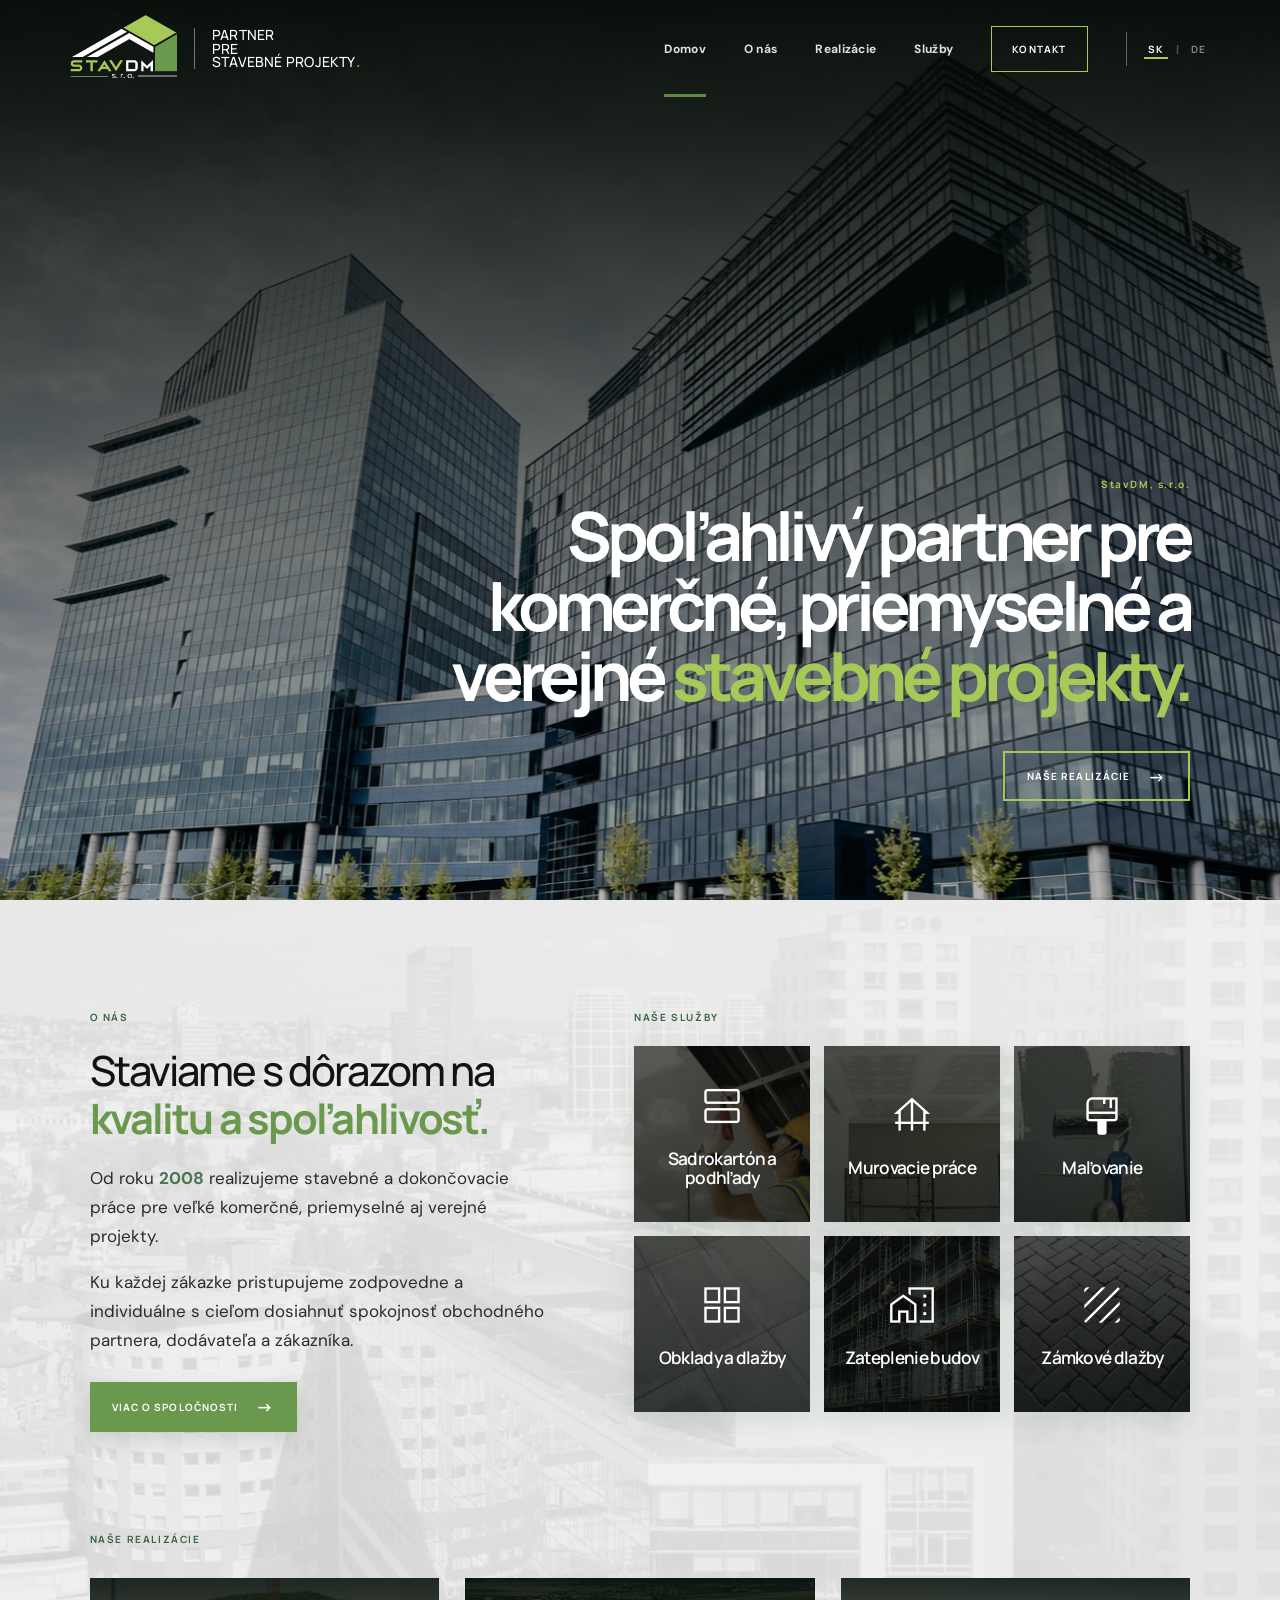
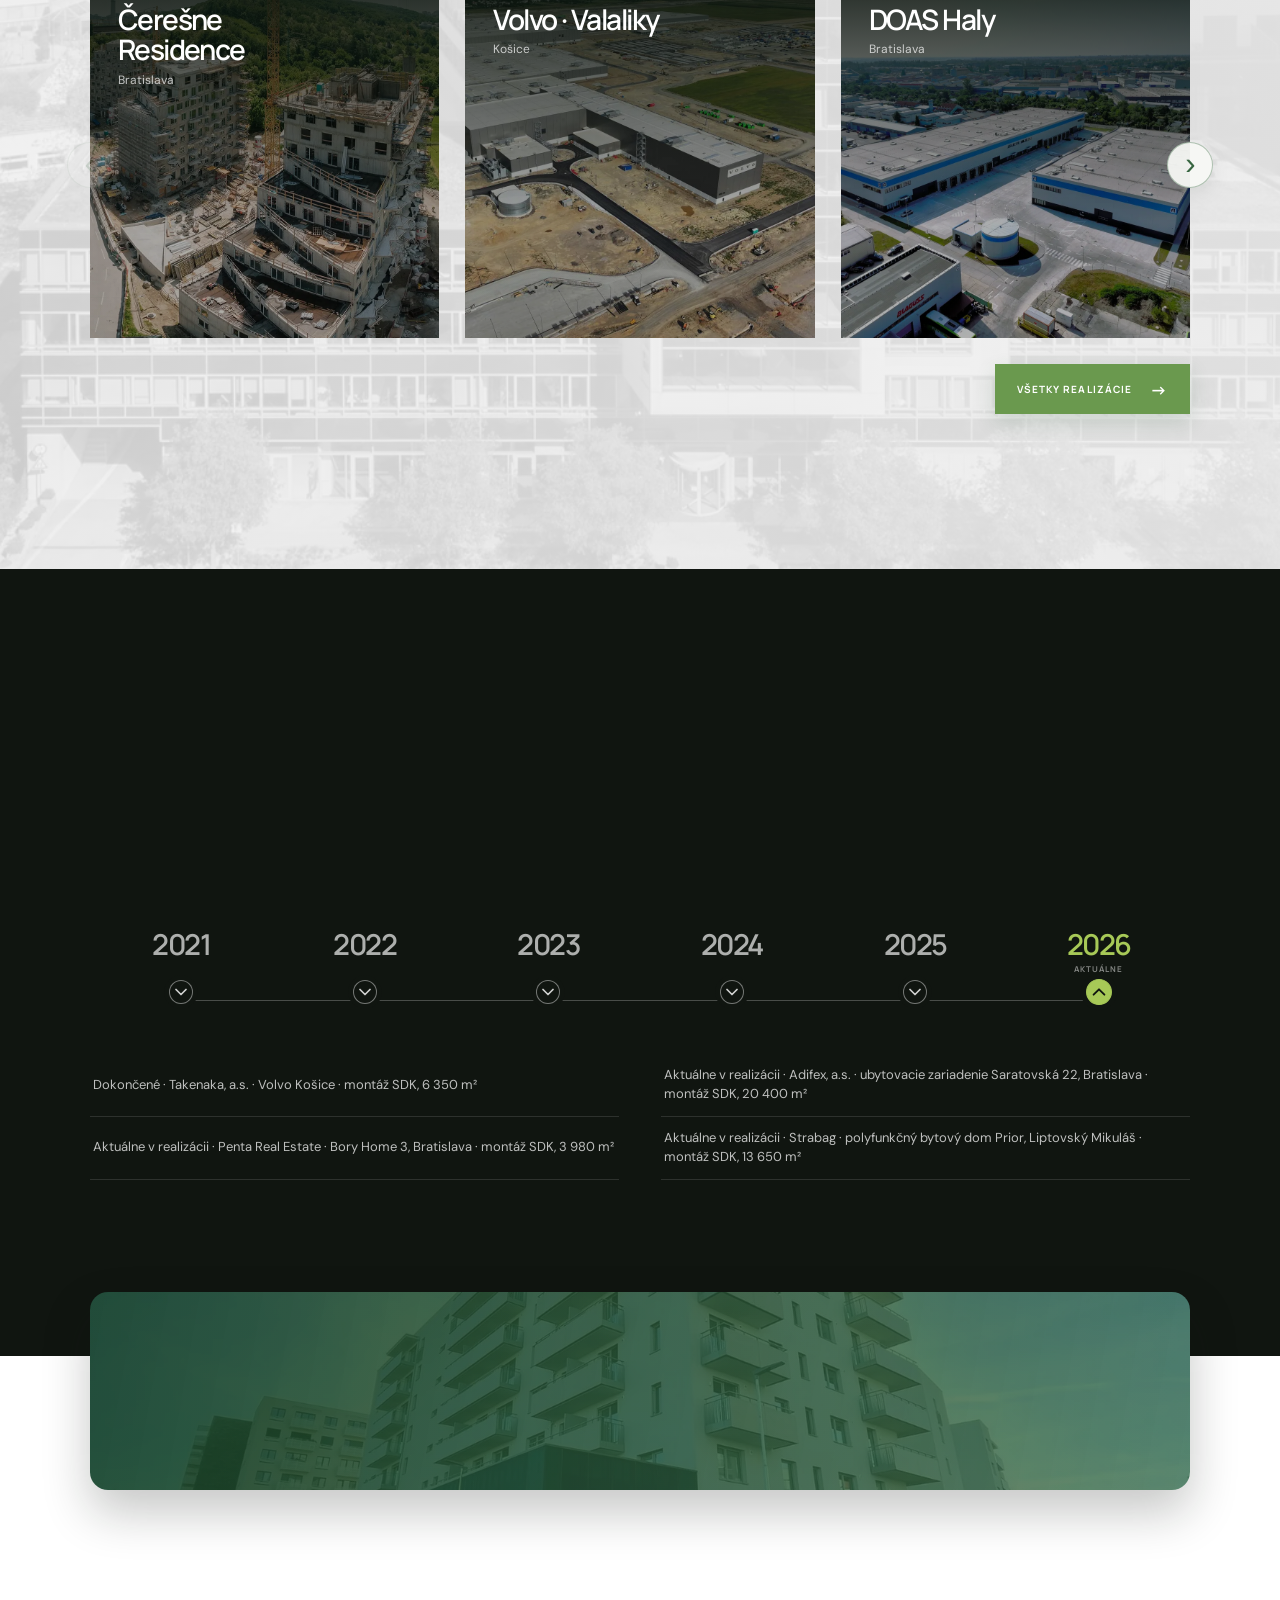
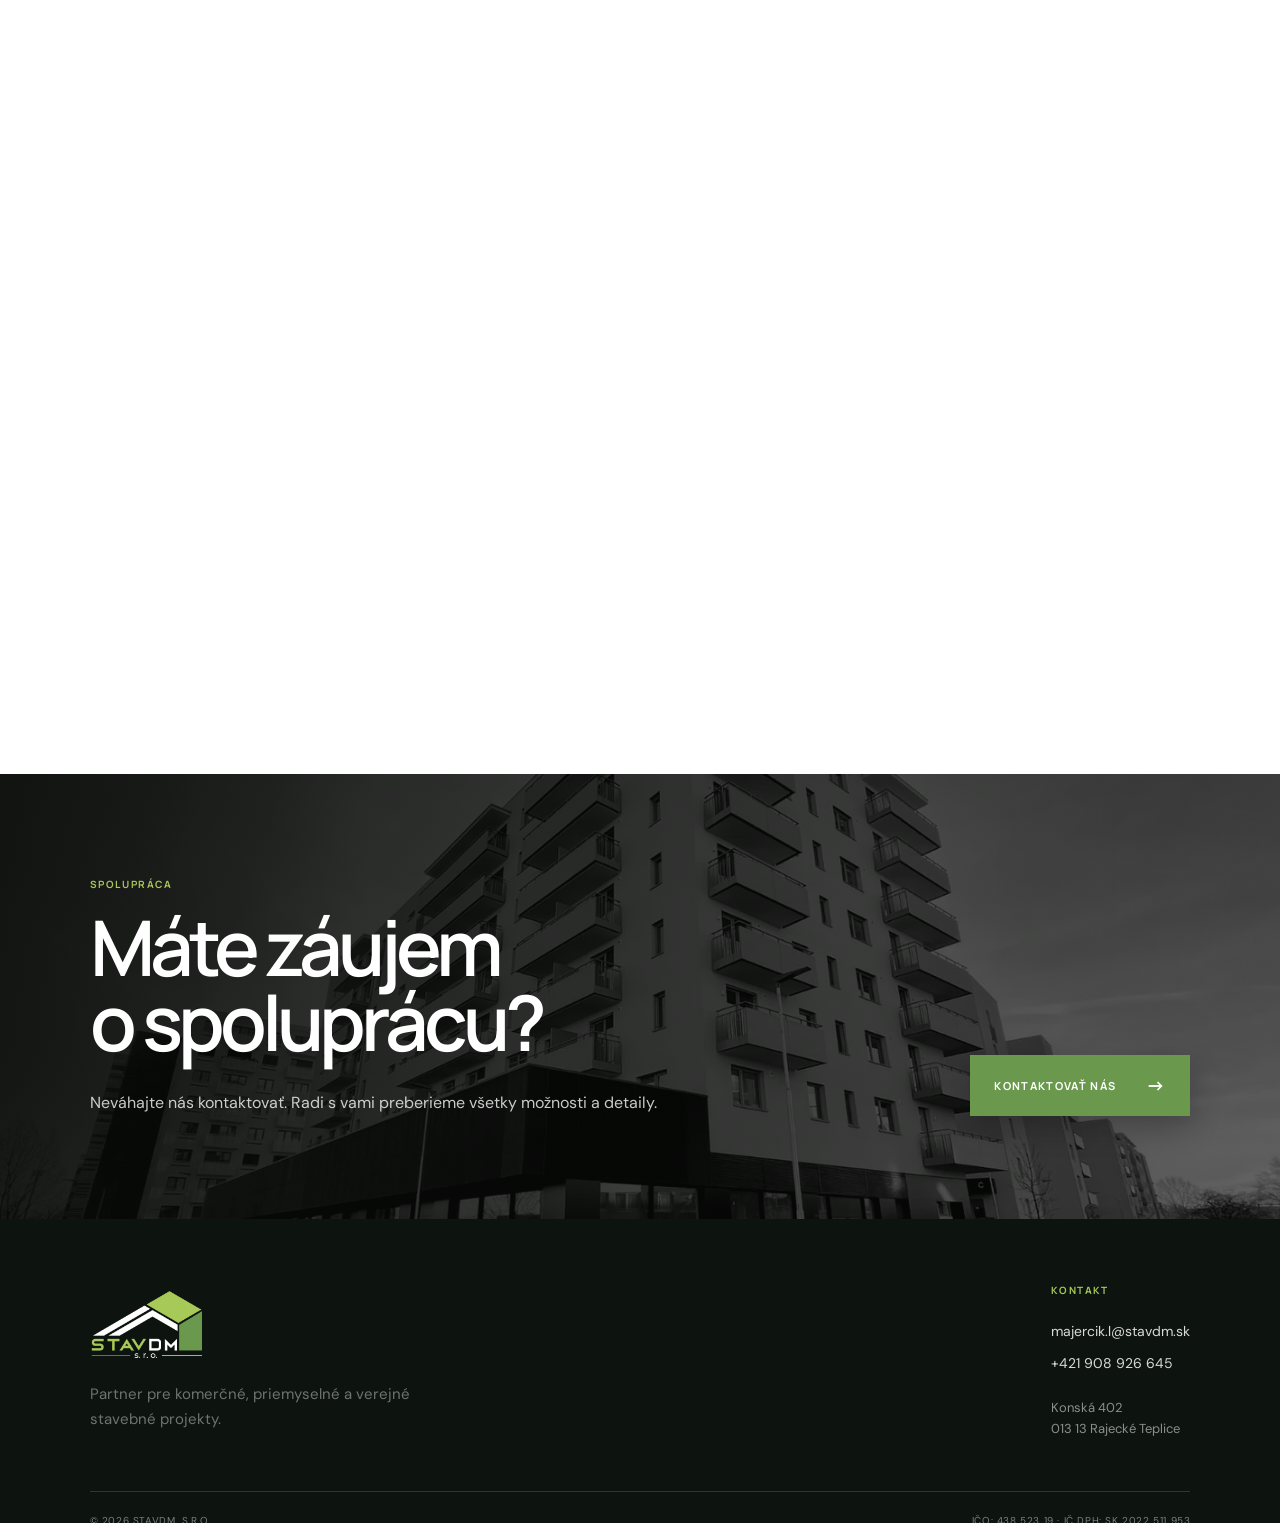
==== index.html @ b0715de5 "Nahratie webu" ====
<!doctype html>
<html lang="sk">
  <head>
    <meta charset="UTF-8" />
    <meta name="viewport" content="width=device-width,initial-scale=1.0" />
    <meta
      name="description"
      content="StavDM – stavebné realizácie na Slovensku a v Čechách."
    />
    <meta name="robots" content="index,follow" />
    <meta name="theme-color" content="#386641" />
    <title>StavDM | Stavebné realizácie</title>
    <script src="js/i18n.js?v=20261020-3"></script>
    <link rel="preconnect" href="https://fonts.googleapis.com" />
    <link rel="preconnect" href="https://fonts.gstatic.com" crossorigin />
    <link
      href="https://fonts.googleapis.com/css2?family=DM+Sans:wght@400;500;600;700&family=Manrope:wght@500;600;700;800&display=swap"
      rel="stylesheet"
    />
    <link
      href="https://fonts.googleapis.com/css2?family=Material+Symbols+Outlined:opsz,wght,FILL,GRAD@48,300,0,0"
      rel="stylesheet"
    />
    <link
      rel="preload"
      as="image"
      href="assets/heroes/home-lakeside-professional.jpg"
      fetchpriority="high"
    />
    <link rel="stylesheet" href="css/style.css" />
    <link rel="stylesheet" href="css/section-wave.css" />
    <link rel="icon" type="image/png" sizes="32x32" href="assets/icons/favicon-32.png" />
    <link rel="icon" type="image/png" sizes="192x192" href="assets/icons/favicon-192.png" />
    <link rel="apple-touch-icon" sizes="180x180" href="assets/icons/apple-touch-icon.png" />
    <link rel="manifest" href="site.webmanifest" />
  </head>
  <body class="home">
    <header class="site-header">
      <a class="brand" href="index.html"
        ><img
          src="assets/brand/stavDM_novelogo_22.png"
          data-light-logo="assets/brand/stavDM_novelogo_22.png"
          data-dark-logo="assets/brand/StavDM_novelogo_1.png"
          alt="StavDM, s.r.o." /></a
      ><button
        class="menu-toggle"
        type="button"
        aria-label="Otvoriť menu"
        aria-expanded="false"
        aria-controls="main-navigation"
      >
        <span></span><span></span><span></span>
      </button>
      <nav class="main-nav" id="main-navigation" aria-label="Hlavná navigácia">
        <a class="active" href="index.html" aria-current="page">Domov</a
        ><a href="o-nas.html">O nás</a><a href="projekty.html">Realizácie</a
        ><a href="sluzby.html">Služby</a
        ><a class="nav-contact" href="kontakt.html">Kontakt</a>
      </nav>
    </header>
    <main>
      <section class="reference-hero">
        <img
          src="assets/heroes/home-lakeside-professional.jpg"
          width="1672"
          height="941"
          fetchpriority="high"
          decoding="async"
          alt="Lakeside Park II"
        />
        <div>
          <p>StavDM, s.r.o.</p>
          <h1>
            Spoľahlivý partner pre komerčné, priemyselné a verejné
            <em>stavebné projekty.</em>
          </h1>
          <a class="hero-cta" href="projekty.html"
            >Naše realizácie <span>→</span></a
          >
        </div>
      </section>
      <section class="green-projects">
        <div class="green-projects-photo" aria-hidden="true"></div>
        <div class="about-overview">
          <div class="green-intro">
            <p class="eyebrow light">O NÁS</p>
            <h2>
              Staviame s dôrazom na
              <span class="green-emphasis">kvalitu a spoľahlivosť.</span>
            </h2>
            <p>
              Od roku <strong class="company-year">2008</strong> realizujeme
              stavebné a dokončovacie práce pre veľké komerčné, priemyselné aj
              verejné projekty.
            </p>
            <p>
              Ku každej zákazke pristupujeme zodpovedne a individuálne s cieľom
              dosiahnuť spokojnosť obchodného partnera, dodávateľa a zákazníka.
            </p>
            <a href="o-nas.html">Viac o spoločnosti <span>→</span></a>
          </div>
          <aside
            class="about-services-block"
            aria-label="Prehľad služieb StavDM"
          >
            <p class="eyebrow light about-services-title">NAŠE SLUŽBY</p>
            <div class="about-services">
              <article>
                <div class="service-card-top">
                  <span
                    class="material-symbols-outlined service-icon"
                    aria-hidden="true"
                    >view_agenda</span
                  >
                </div>
                <h3>Sadrokartón a podhľady</h3>
              </article>
              <article>
                <div class="service-card-top">
                  <span
                    class="material-symbols-outlined service-icon"
                    aria-hidden="true"
                    >foundation</span
                  >
                </div>
                <h3>Murovacie práce</h3>
              </article>
              <article>
                <div class="service-card-top">
                  <span
                    class="material-symbols-outlined service-icon"
                    aria-hidden="true"
                    >format_paint</span
                  >
                </div>
                <h3>Maľovanie</h3>
              </article>
              <article>
                <div class="service-card-top">
                  <span
                    class="material-symbols-outlined service-icon"
                    aria-hidden="true"
                    >grid_view</span
                  >
                </div>
                <h3>Obklady a dlažby</h3>
              </article>
              <article>
                <div class="service-card-top">
                  <span
                    class="material-symbols-outlined service-icon"
                    aria-hidden="true"
                    >home_work</span
                  >
                </div>
                <h3>Zateplenie budov</h3>
              </article>
              <article>
                <div class="service-card-top">
                  <span
                    class="material-symbols-outlined service-icon"
                    aria-hidden="true"
                    >texture</span
                  >
                </div>
                <h3>Zámkové dlažby</h3>
              </article>
            </div>
          </aside>
        </div>
        <div class="home-projects-panel">
          <p class="eyebrow home-projects-title">NAŠE REALIZÁCIE</p>
          <div class="project-slider-shell">
            <div
              class="three-projects"
              id="home-project-slider"
              role="region"
              aria-label="Vybrané realizácie"
              tabindex="0"
            >
              <a
                class="home-project-card"
                href="realizacia.html?projekt=ceresne-residence"
                aria-label="Pozrieť realizáciu Čerešne Residence"
              >
                <img
                  src="assets/optimized/projects/ceresne-residence.webp"
                  alt="Čerešne Residence"
                />
                <div>
                  <h3>Čerešne Residence</h3>
                  <p>Bratislava</p>
                </div>
                <span class="card-arrow">→</span>
              </a>
              <a
                class="home-project-card"
                href="realizacia.html?projekt=volvo-valaliky"
                aria-label="Pozrieť realizáciu Volvo Valaliky"
              >
                <img src="assets/optimized/projects/volvo-valaliky.webp" alt="Volvo Valaliky" />
                <div>
                  <h3>Volvo · Valaliky</h3>
                  <p>Košice</p>
                </div>
                <span class="card-arrow">→</span>
              </a>
              <a
                class="home-project-card"
                href="realizacia.html?projekt=doas-haly"
                aria-label="Pozrieť realizáciu DOAS Haly"
              >
                <img
                  src="assets/optimized/projects/doas-haly.webp"
                  alt="DOAS Haly"
                />
                <div>
                  <h3>DOAS Haly</h3>
                  <p>Bratislava</p>
                </div>
                <span class="card-arrow">→</span>
              </a>
              <a
                class="home-project-card"
                href="realizacia.html?projekt=bbc-1-plus"
                aria-label="Pozrieť realizáciu BBC 1 Plus"
              >
                <img
                  src="assets/optimized/projects/bbc-1-plus.webp"
                  alt="BBC 1 Plus"
                  loading="lazy"
                />
                <div>
                  <h3>BBC 1 Plus</h3>
                  <p>Bratislava</p>
                </div>
                <span class="card-arrow">→</span>
              </a>
              <a
                class="home-project-card"
                href="realizacia.html?projekt=rodinny-dom-rosina"
                aria-label="Pozrieť realizáciu Rodinný dom Rosina"
              >
                <img
                  src="assets/optimized/projects/rodinny-dom-rosina.webp"
                  alt="Rodinný dom Rosina"
                  loading="lazy"
                />
                <div>
                  <h3>Rodinný dom · Rosina</h3>
                  <p>Rosina pri Žiline</p>
                </div>
                <span class="card-arrow">→</span>
              </a>
              <a
                class="home-project-card"
                href="realizacia.html?projekt=tatranska-lomnica"
                aria-label="Pozrieť realizáciu Železničná stanica Tatranská Lomnica"
              >
                <img
                  src="assets/optimized/projects/tatranska-lomnica.webp"
                  alt="Železničná stanica Tatranská Lomnica"
                  loading="lazy"
                />
                <div>
                  <h3>Železničná stanica</h3>
                  <p>Tatranská Lomnica</p>
                </div>
                <span class="card-arrow">→</span>
              </a>
            </div>
            <div class="project-slider-controls" aria-label="Ovládanie slidera">
              <button
                class="project-slider-button project-slider-prev"
                type="button"
                aria-label="Predchádzajúce realizácie"
              >
                ‹
              </button>
              <button
                class="project-slider-button project-slider-next"
                type="button"
                aria-label="Ďalšie realizácie"
              >
                ›
              </button>
            </div>
          </div>
          <div class="project-slider-footer">
            <a class="all-projects" href="projekty.html"
              >Všetky realizácie <span>→</span></a
            >
          </div>
        </div>
      </section>
      <section
        class="project-overview geometric-divider"
        aria-labelledby="home-project-overview-title"
      >
        <header class="project-section-heading project-section-heading-dark">
          <div>
            <p class="eyebrow light">PREHĽAD REALIZÁCIÍ</p>
            <h2 id="home-project-overview-title">
              Realizácie stavieb<br /><span class="heading-accent"
                >v poslednom období.</span
              >
            </h2>
          </div>
        </header>

        <div class="year-grid" data-project-history></div>
        <noscript>
          <p>Kompletný prehľad realizácií je dostupný po povolení JavaScriptu.</p>
        </noscript>
      </section>
      <section class="company-stats" aria-label="StavDM v číslach">
        <article>
          <strong class="company-stat-value" data-count="2008">2008</strong>
          <span>rok založenia</span>
        </article>
        <article>
          <strong class="company-stat-value" data-count="18">18</strong>
          <span>rokov skúseností</span>
        </article>
        <article>
          <strong class="company-stat-value" data-count="100000" data-suffix="+"
            >100 000+</strong
          >
          <span>m² doloženého rozsahu prác</span>
        </article>
      </section>
      <section class="map-realizations">
        <div class="map-heading">
          <p class="eyebrow">MAPA REALIZÁCIÍ</p>
          <h2>
            Projekty realizované na<br /><span class="heading-accent"
              >Slovensku a v Čechách</span
            >
          </h2>
        </div>
        <div class="map-scroll">
          <div class="real-map photo-map">
            <img
              class="map-base"
              src="assets/optimized/mapa.webp"
              alt="Mapa realizácií StavDM v Česku a na Slovensku"
            />
            <div class="map-location-list" aria-label="Lokality realizácií">
            <button
              class="photo-pin pin-odolena"
              type="button"
              aria-label="Odolená Voda"
            >
              <img
                src="assets/optimized/map-thumbs/odolena-voda.webp"
                alt=""
              /><span><b>Odolená Voda</b>Dokončenie rodinného domu</span>
            </button>
            <button
              class="photo-pin pin-kralupy"
              type="button"
              aria-label="Kralupy nad Vltavou"
            >
              <img
                src="assets/optimized/map-thumbs/kralupy.webp"
                alt=""
              /><span><b>Kralupy nad Vltavou</b>Rekonštrukcia domu</span>
            </button>
            <button
              class="photo-pin pin-prerov"
              type="button"
              aria-label="Přerov"
            >
              <img
                src="assets/optimized/map-thumbs/prerov.webp"
                alt=""
              /><span><b>Přerov</b>Rekonštrukcia bytu</span>
            </button>
            <button
              class="photo-pin pin-bratislava"
              type="button"
              aria-label="Bratislava"
            >
              <img
                src="assets/optimized/map-thumbs/bratislava.webp"
                alt=""
              /><span
                ><b>Bratislava</b>Galvani Home · Lakeside Park II · Nová
                Cvernovka · DOAS Haly · OC Korzo · Čerešne · BBC1+ · Saratovská
                22 · Bory Home 3</span
              >
            </button>
            <button
              class="photo-pin pin-casta"
              type="button"
              aria-label="Častá"
            >
              <img
                src="assets/optimized/map-thumbs/casta.webp"
                alt=""
              /><span><b>Častá</b>ZŠ Častá</span>
            </button>
            <button
              class="photo-pin pin-samorin"
              type="button"
              aria-label="Šamorín"
            >
              <img
                src="assets/optimized/map-thumbs/samorin.webp"
                alt=""
              /><span><b>Šamorín</b>MEVIS Haly BA</span>
            </button>
            <button
              class="photo-pin pin-bernolakovo"
              type="button"
              aria-label="Bernolákovo"
            >
              <img
                src="assets/optimized/map-thumbs/bernolakovo.webp"
                alt=""
              /><span><b>Bernolákovo</b>Hala Goldbeck Slovensko</span>
            </button>
            <button
              class="photo-pin pin-rajecke"
              type="button"
              aria-label="Rajecké Teplice"
            >
              <img
                src="assets/optimized/map-thumbs/rajecke-teplice.webp"
                alt=""
              /><span><b>Rajecké Teplice</b>Rekonštrukcia rodinného domu</span>
            </button>
            <button
              class="photo-pin pin-zilina"
              type="button"
              aria-label="Žilina"
            >
              <img
                src="assets/optimized/map-thumbs/zilina.webp"
                alt=""
              /><span
                ><b>Žilina</b>Nebbia · murovanie priečok · zateplenie DB</span
              >
            </button>
            <button
              class="photo-pin pin-rosina"
              type="button"
              aria-label="Rosina"
            >
              <img
                src="assets/optimized/map-thumbs/rosina.webp"
                alt=""
              /><span><b>Rosina</b>Rodinný dom Rosina</span>
            </button>
            <button
              class="photo-pin pin-liptov"
              type="button"
              aria-label="Liptovský Mikuláš"
            >
              <img
                src="assets/optimized/map-thumbs/liptovsky-mikulas.webp"
                alt=""
              /><span
                ><b>Liptovský Mikuláš</b>Polyfunkčný bytový dom Prior</span
              >
            </button>
            <button
              class="photo-pin pin-tatry"
              type="button"
              aria-label="Tatranská Lomnica"
            >
              <img
                src="assets/optimized/map-thumbs/tatranska-lomnica.webp"
                alt=""
              /><span><b>Tatranská Lomnica</b>Rekonštrukcia fasády</span>
            </button>
            <button
              class="photo-pin pin-kosice"
              type="button"
              aria-label="Košice"
            >
              <img src="assets/optimized/map-thumbs/kosice.webp" alt="" /><span
                ><b>Košice</b>Volvo Košice · Hala 140 a 170</span
              >
            </button>
            </div>
          </div>
        </div>
      </section>
      <section class="site-contact-cta">
        <div>
          <p class="eyebrow">SPOLUPRÁCA</p>
          <h2>Máte záujem<br />o spoluprácu?</h2>
          <p>
            Neváhajte nás kontaktovať. Radi s vami preberieme všetky možnosti a
            detaily.
          </p>
        </div>
        <a href="kontakt.html">Kontaktovať nás <span>→</span></a>
      </section>
    </main>
    <footer class="site-footer">
      <div class="site-footer-main">
        <div class="site-footer-brand">
          <a href="index.html"
            ><img src="assets/brand/stavDM_novelogo_22.png" alt="StavDM, s.r.o."
          /></a>
          <p>Partner pre komerčné, priemyselné a verejné stavebné projekty.</p>
        </div>
        <div class="site-footer-contact">
          <p>Kontakt</p>
          <a href="mailto:majercik.l@stavdm.sk">majercik.l@stavdm.sk</a>
          <a href="tel:+421908926645">+421 908 926 645</a>
          <address>Konská 402<br />013 13 Rajecké Teplice</address>
        </div>
      </div>
      <div class="site-footer-bottom">
        <small>© <span id="year"></span> StavDM, s.r.o.</small>
        <span>IČO: 438 523 19 · IČ DPH: SK 2022 511 953</span>
      </div>
    </footer>
    <script src="js/projects-history.js?v=20261019-2"></script>
    <script src="js/script.js?v=20261020-17"></script>
  </body>
</html>
---- css/style.css ----
:root{--lime:#a7c957;--green:#6a994e;--forest:#386641;--ink:#101510;--soft:#f3f5ef;--line:#d8ded4}*{box-sizing:border-box}html{scroll-behavior:smooth}body{margin:0;background:#fff;color:var(--ink);font-family:"DM Sans",Arial,sans-serif}a{color:inherit;text-decoration:none}h1,h2,h3,p{margin-top:0}h1,h2,h3{font-family:"Manrope",Arial,sans-serif}.site-header{height:98px;padding:0 clamp(24px,5.4vw,96px);display:flex;align-items:center;justify-content:space-between;border-bottom:1px solid #e7eae5;background:#fff;position:relative;z-index:5}.brand img{width:155px;display:block}.main-nav{height:100%;display:flex;align-items:center;gap:38px;font-size:12px;font-weight:700;letter-spacing:.025em}.main-nav>a:not(.nav-contact){height:100%;display:flex;align-items:center;position:relative;opacity:.65}.main-nav>a.active:not(.nav-contact),.main-nav>a:hover:not(.nav-contact){opacity:1}.main-nav>a.active:not(.nav-contact):after{content:"";height:3px;background:var(--green);position:absolute;bottom:0;left:0;right:0}.nav-contact,.button{background:var(--forest);color:#fff;padding:15px 20px;text-transform:uppercase;font:700 10px "Manrope";letter-spacing:.12em;border:0;cursor:pointer}.nav-contact b{font-size:16px;margin-left:8px}.menu-toggle{display:none}.hero{height:calc(100vh - 98px);min-height:610px;position:relative;background:var(--ink);padding:clamp(28px,4.5vw,72px);display:flex;align-items:end;overflow:hidden}.hero-image{position:absolute;inset:0;background:url("../assets/optimized/projects/lakeside-park-ii.webp") center/cover;filter:saturate(.74) contrast(1.06)}.hero-shade{position:absolute;inset:0;background:linear-gradient(90deg,rgba(7,13,8,.6),rgba(7,13,8,.03) 70%),linear-gradient(0deg,rgba(7,13,8,.25),transparent)}.hero-content{position:relative;background:#fff;width:min(700px,100%);padding:clamp(30px,4vw,63px);margin-bottom:clamp(0px,4vh,34px)}.eyebrow,.section-label{font:700 10px "Manrope";letter-spacing:.16em;text-transform:uppercase;color:var(--forest);margin:0 0 22px}.light{color:var(--lime)!important}h1{font-size:clamp(48px,5.8vw,87px);line-height:1;letter-spacing:-.075em;margin:0 0 22px}em{font-style:normal;color:var(--green)}.hero-content>p:not(.eyebrow),.page-title>p:last-child{font-size:16px;line-height:1.6;max-width:500px;margin-bottom:29px}.button{display:inline-flex;align-items:center;gap:22px;transition:background .2s,transform .2s}.button:hover{background:#203e28;transform:translateY(-2px)}.button-light{background:var(--forest);color:#fff}.button span{font-size:17px}.section{padding:clamp(80px,10vw,150px) clamp(24px,9vw,150px)}.landing-intro{display:grid;grid-template-columns:1fr 1.65fr;gap:7vw;align-items:start;background:#fff;border-bottom:1px solid var(--line)}.landing-intro h2,.cta-band h2{font-size:clamp(36px,4.2vw,62px);line-height:1.08;letter-spacing:-.065em;max-width:710px;margin-bottom:24px}.landing-intro p{font-size:18px;line-height:1.6;max-width:560px;color:#4c564d}.text-link{font:700 11px "Manrope";letter-spacing:.11em;text-transform:uppercase;display:inline-flex;gap:12px;align-items:center;margin-top:14px;border-bottom:1px solid var(--green);padding-bottom:6px}.text-link span{font-size:17px}.landing-links{padding:0 clamp(24px,5.4vw,96px) 90px;display:grid;grid-template-columns:1.4fr 1fr 1fr;gap:14px;background:#fff}.landing-tile{min-height:410px;padding:31px;display:block;position:relative;overflow:hidden;color:#fff;background:var(--forest)}.landing-tile:before{content:"";position:absolute;inset:0;background:center/cover;opacity:.48;transition:transform .5s}.landing-tile:hover:before{transform:scale(1.06)}.tile-projects:before{background-image:url("../assets/optimized/projects/volvo-valaliky.webp")}.tile-services{background:#6a994e}.tile-services:before{background-image:url("../assets/optimized/projects/doas-haly.webp")}.tile-contact{background:var(--ink)}.landing-tile:after{content:"";position:absolute;inset:0;background:linear-gradient(0deg,rgba(6,14,8,.74),rgba(6,14,8,.08))}.landing-tile span,.landing-tile h2,.landing-tile b{position:relative;z-index:1}.landing-tile span{font:700 10px "Manrope";letter-spacing:.14em;color:var(--lime)}.landing-tile h2{font-size:clamp(31px,3vw,48px);line-height:1;letter-spacing:-.07em;position:absolute;left:31px;bottom:28px;margin:0}.landing-tile b{position:absolute;right:30px;bottom:26px;border:1px solid rgba(255,255,255,.7);border-radius:50%;height:37px;width:37px;text-align:center;font:400 21px/34px Arial}.statement{background:var(--soft);padding:clamp(85px,12vw,155px) max(24px,16vw)}.statement p{font:600 clamp(28px,3.35vw,52px)/1.25 "Manrope";letter-spacing:-.06em;margin:0}.page-title{padding:clamp(75px,10vw,140px) clamp(24px,10vw,165px);background:var(--soft);border-bottom:10px solid var(--lime)}.page-title.dark{background:var(--ink);color:#fff;border-color:var(--green)}.page-title.dark h1 em{color:var(--lime)}.projects{background:#fff}.project-grid{display:grid;grid-template-columns:repeat(2,1fr);gap:18px}.project{min-height:440px;position:relative;overflow:hidden;background:var(--ink)}.project-large{grid-column:span 2;min-height:590px}.project img{position:absolute;inset:0;width:100%;height:100%;object-fit:cover;transition:transform .7s}.project:hover img{transform:scale(1.04)}.project:after{content:"";position:absolute;inset:0;background:linear-gradient(0deg,rgba(6,13,7,.9),transparent 58%)}.project>div{color:#fff;position:absolute;z-index:1;left:32px;bottom:29px}.project p{font:700 10px "Manrope";letter-spacing:.14em;color:var(--lime);margin-bottom:8px}.project h3{font-size:clamp(26px,3vw,43px);letter-spacing:-.06em;margin:0}.project-history{display:grid;grid-template-columns:1fr 1.5fr;gap:7vw;margin-top:90px;padding-top:36px;border-top:2px solid var(--ink)}.project-history h3{font-size:28px;line-height:1.15;letter-spacing:-.05em;margin:0}.project-history ul{list-style:none;padding:0;margin:0}.project-history li{display:grid;grid-template-columns:78px 1fr;gap:12px;padding:14px 0;border-bottom:1px solid var(--line);font-size:14px}.project-history b{font:700 11px "Manrope";letter-spacing:.1em;color:var(--green)}.services{background:#fff;padding-top:50px}.service-list{display:grid;grid-template-columns:repeat(3,1fr);border-top:2px solid var(--ink);border-left:1px solid var(--line)}.service-list article{min-height:280px;padding:28px;border-right:1px solid var(--line);border-bottom:1px solid var(--line)}.service-list span{font:700 10px "Manrope";letter-spacing:.1em;color:var(--green)}.service-list h3{font-size:27px;line-height:1.13;letter-spacing:-.055em;margin:48px 0 11px}.service-list p{font-size:14px;line-height:1.55;color:#5b665d;max-width:230px}.cta-band{background:var(--lime);padding:80px clamp(24px,9vw,150px);display:flex;justify-content:space-between;align-items:end;gap:30px}.cta-band h2{margin:0}.button-green{background:var(--ink);white-space:nowrap}.contact-page{display:grid;grid-template-columns:1.15fr .85fr;gap:8vw;background:#fff}.contact-form-wrap h2{font-size:43px;letter-spacing:-.06em}.contact-form-wrap form{max-width:600px}.contact-form-wrap label{display:block;font:700 10px "Manrope";letter-spacing:.12em;text-transform:uppercase;color:#657065;margin:22px 0}.contact-form-wrap input,.contact-form-wrap textarea{display:block;width:100%;border:0;border-bottom:2px solid var(--line);padding:12px 0 10px;background:transparent;color:var(--ink);font:16px "DM Sans";outline:0;resize:vertical}.contact-form-wrap input:focus,.contact-form-wrap textarea:focus{border-color:var(--green)}.contact-form-wrap button{margin-top:14px}.form-note{font-size:13px;color:var(--forest);margin-top:15px}.contacts{background:var(--soft);padding:clamp(27px,4vw,58px)}.contacts article{padding:0 0 22px;margin-bottom:22px;border-bottom:1px solid var(--line)}.contacts h3{font-size:20px;letter-spacing:-.04em;margin-bottom:3px}.contacts p{font-size:13px;color:#647065;margin-bottom:15px}.contacts a{display:block;font-size:13px;line-height:1.75;font-weight:600}.contacts a:hover{color:var(--green)}.company-info{padding-top:9px;display:flex;flex-direction:column;gap:13px;font:700 10px "Manrope";letter-spacing:.08em;color:#657065}footer{padding:58px clamp(24px,5.4vw,96px) 27px;background:var(--ink);color:#fff;display:grid;grid-template-columns:1.7fr 1.7fr 1fr;gap:24px;align-items:start}footer img{width:155px}footer p{margin:9px 0 0;font-size:13px;opacity:.65}footer>a{text-align:right;font:700 10px "Manrope";letter-spacing:.12em;text-transform:uppercase}footer small{grid-column:1/-1;border-top:1px solid rgba(255,255,255,.18);padding-top:20px;margin-top:24px;font-size:11px;color:#91a08e}@media(max-width:760px){.site-header{height:74px;padding:0 20px}.brand img{width:126px}.menu-toggle{width:44px;height:44px;padding:0;border:0;background:transparent;display:flex;flex-direction:column;justify-content:center;align-items:flex-end;gap:5px}.menu-toggle span{width:24px;height:2px;background:var(--ink)}.main-nav{display:none;position:absolute;left:0;right:0;top:74px;height:auto;padding:22px 20px;background:#fff;box-shadow:0 12px 18px rgba(0,0,0,.1);flex-direction:column;align-items:stretch;gap:19px}.main-nav.open{display:flex}.main-nav>a:not(.nav-contact){height:auto}.main-nav>a.active:not(.nav-contact):after{display:none}.nav-contact{text-align:center}.hero{height:calc(100vh - 74px);min-height:560px;padding:18px;align-items:end}.hero-content{padding:28px;margin:0}.hero-content>p:not(.eyebrow),.page-title>p:last-child{font-size:15px}.section,.page-title{padding:70px 22px}.landing-intro{grid-template-columns:1fr;gap:23px}.landing-intro p{font-size:16px}.landing-links{padding:0 22px 60px;grid-template-columns:1fr;gap:12px}.landing-tile{min-height:245px}.statement{padding:82px 31px}.project-grid{grid-template-columns:1fr;gap:12px}.project,.project-large{grid-column:auto;min-height:340px}.project>div{left:21px;bottom:20px}.project h3{font-size:30px}.project-history{grid-template-columns:1fr;gap:25px;margin-top:55px}.service-list{grid-template-columns:1fr}.service-list article{min-height:auto;padding:26px}.service-list h3{margin:26px 0 8px}.cta-band{display:block;padding:65px 22px}.cta-band h2{margin-bottom:28px}.contact-page{grid-template-columns:1fr;gap:42px}.contact-form-wrap h2{font-size:37px}.contacts{padding:30px}footer{grid-template-columns:1fr;gap:6px}footer>a{text-align:left;margin-top:16px}footer small{margin-top:25px}}
---- css/section-wave.css ----
.home .site-header {
  position: sticky;
  top: 0;
  z-index: 100;
  box-shadow: 0 8px 24px rgba(16, 21, 16, .08);
}

.green-projects-photo {
  position: absolute;
  z-index: 0;
  inset: 0;
  background:
    linear-gradient(112deg, rgba(239, 241, 238, .94), rgba(239, 241, 238, .84)),
    url("../assets/optimized/projects/bbc-1-plus.webp") center / cover;
  filter: grayscale(1);
  transform: scaleX(-1);
}

.home .about-services > article {
  border-radius: 0;
}

.company-stats {
  position: relative;
  z-index: 3;
  display: grid;
  grid-template-columns: repeat(3, minmax(0, 1fr));
  align-items: center;
  width: calc(100% - 14vw);
  max-width: 1490px;
  min-height: clamp(138px, 10vw, 172px);
  margin: clamp(-86px, -5vw, -58px) auto;
  padding: 0 clamp(26px, 4vw, 64px);
  border: 0;
  border-radius: 18px;
  background:
    linear-gradient(100deg, rgba(26, 65, 37, .9), rgba(56, 102, 65, .76)),
    url("../assets/optimized/projects/galvani-home.webp") center 56% / cover no-repeat;
  color: #fff;
  box-shadow: 0 22px 48px rgba(16, 21, 16, .24);
}

.company-stats article {
  min-width: 0;
  margin: clamp(20px, 2.5vw, 32px) 0;
  padding: clamp(8px, 1.3vw, 18px) clamp(18px, 2vw, 30px);
  border-left: 1px solid rgba(255, 255, 255, .28);
  text-align: center;
}

.company-stats article:first-child { border-left: 0; }

.company-stat-value {
  display: block;
  color: #fff;
  font: 600 clamp(40px, 5vw, 72px)/.9 "Manrope", Arial, sans-serif;
  letter-spacing: -.075em;
  font-variant-numeric: tabular-nums;
}

.company-stats article span {
  display: block;
  max-width: 150px;
  margin: 14px auto 0;
  color: rgba(255, 255, 255, .72);
  font: 600 10px/1.45 "Manrope", Arial, sans-serif;
  letter-spacing: .1em;
  text-transform: uppercase;
}

.home .map-heading .heading-accent {
  color: var(--green);
}

/* Samostatný tmavý blok dáva portfóliu vlastnú vizuálnu váhu. */
.home-projects-panel {
  width: 100vw;
  margin: 0 calc(50% - 50vw);
  padding: clamp(28px, 3vw, 44px) max(28px, 7vw) clamp(32px, 3.5vw, 50px);
  background: transparent;
  color: #fff;
}

.home-projects-panel .home-projects-title {
  margin: 0 0 12px;
  color: #386641 !important;
  text-shadow: none;
}

.home-projects-panel .home-project-card {
  height: clamp(230px, 18vw, 285px);
  border-radius: 0;
}

/* Názov realizácie a lokalita sú ukotvené hore na fotografii. */
.home-projects-panel .home-project-card::after {
  background: linear-gradient(
    180deg,
    rgba(6, 15, 8, .84) 0%,
    rgba(6, 15, 8, .38) 34%,
    rgba(6, 15, 8, .02) 68%
  );
}

.home-projects-panel .home-project-card:hover::after,
.home-projects-panel .home-project-card:focus-visible::after {
  background: linear-gradient(
    180deg,
    rgba(32, 75, 43, .92) 0%,
    rgba(32, 75, 43, .4) 38%,
    rgba(6, 15, 8, .03) 72%
  );
}

.home-projects-panel .home-project-card > div {
  top: clamp(22px, 2vw, 30px);
  bottom: auto;
}

.home-projects-panel .project-slider-footer { margin-top: 2px; }

.home-projects-panel .all-projects {
  color: #386641;
  border-bottom-color: #386641;
}

.home .nav-contact,
.home .button {
  border-radius: 0;
}

.home .main-nav .nav-contact {
  height: auto;
  padding: 15px 20px;
  display: inline-flex;
  align-items: center;
  background: #6a994e;
  color: #fff;
  box-shadow: none;
  font: 700 10px "Manrope", Arial, sans-serif;
  letter-spacing: .12em;
  text-transform: uppercase;
}

.home .main-nav .nav-contact:hover,
.home .main-nav .nav-contact:focus-visible {
  background: #a7c957;
  color: #101510;
  box-shadow: 0 7px 16px rgba(56, 102, 65, .2);
  transform: translateY(-2px);
  outline: none;
}

.home .reference-hero a,
.home .green-intro > a,
.home .all-projects {
  display: inline-flex !important;
  align-items: center;
  width: fit-content;
  padding: 12px 16px;
  border-radius: 0;
}

.home .reference-hero .hero-cta {
  border: 2px solid #a7c957 !important;
  background: transparent !important;
  box-shadow: none !important;
  backdrop-filter: none;
}

.home .green-intro > a,
.home .all-projects {
  border: 1px solid #386641 !important;
  background: rgba(247, 248, 245, .72);
}

.home .reference-hero a:hover,
.home .reference-hero a:focus-visible {
  background: #fff;
  color: #386641;
  outline: none;
}

.home .reference-hero .hero-cta:hover,
.home .reference-hero .hero-cta:focus-visible {
  border-color: #a7c957 !important;
  background: #a7c957 !important;
  color: #101510 !important;
}

.home .green-intro > a:hover,
.home .green-intro > a:focus-visible,
.home .all-projects:hover,
.home .all-projects:focus-visible {
  background: #386641;
  color: #fff !important;
  outline: none;
}

@media (max-width: 700px) {
  .company-stats {
    width: calc(100% - 44px);
    min-height: 0;
    margin: -30px auto 48px;
    padding: 0 22px;
    grid-template-columns: 1fr;
  }
  .company-stats article { margin: 0; padding: 23px 0; border-left: 0; border-top: 1px solid rgba(255, 255, 255, .28); }
  .company-stats article:first-child { border-top: 0; }
  .company-stat-value { font-size: 48px; }
}
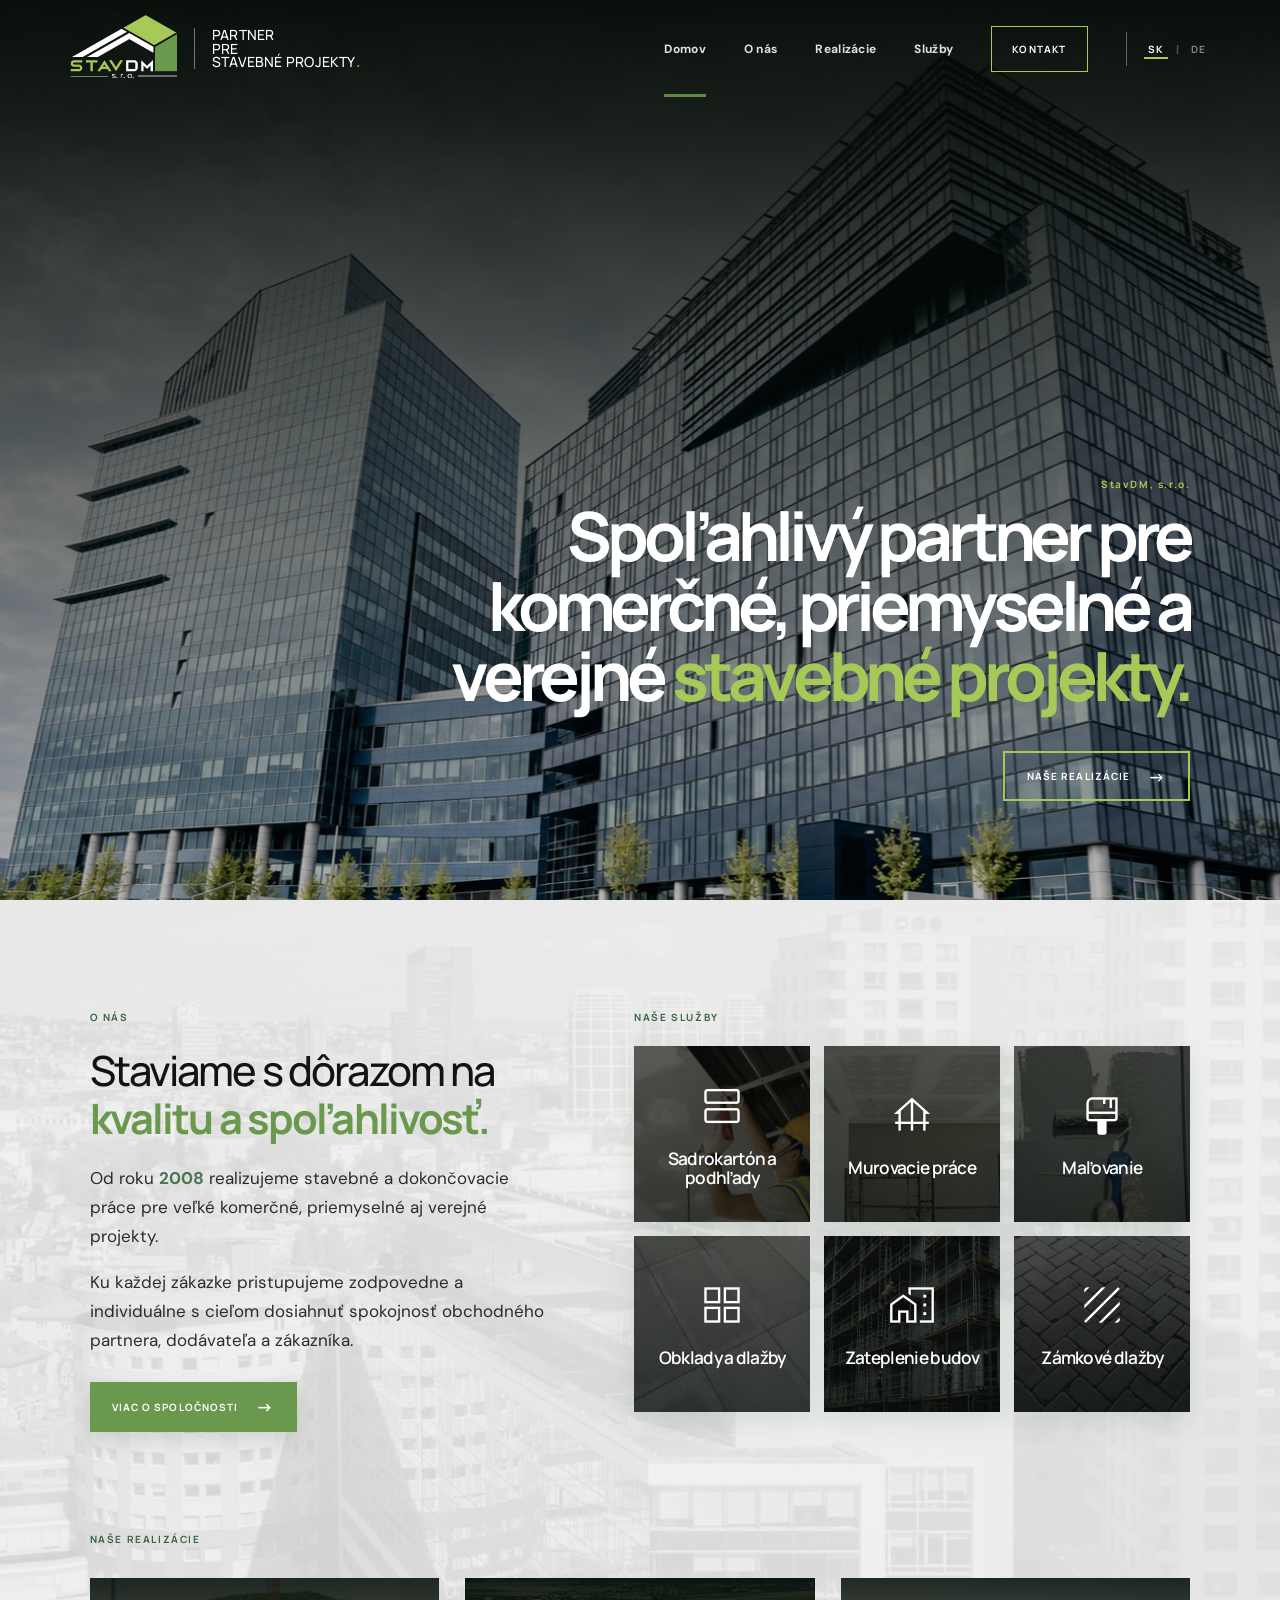
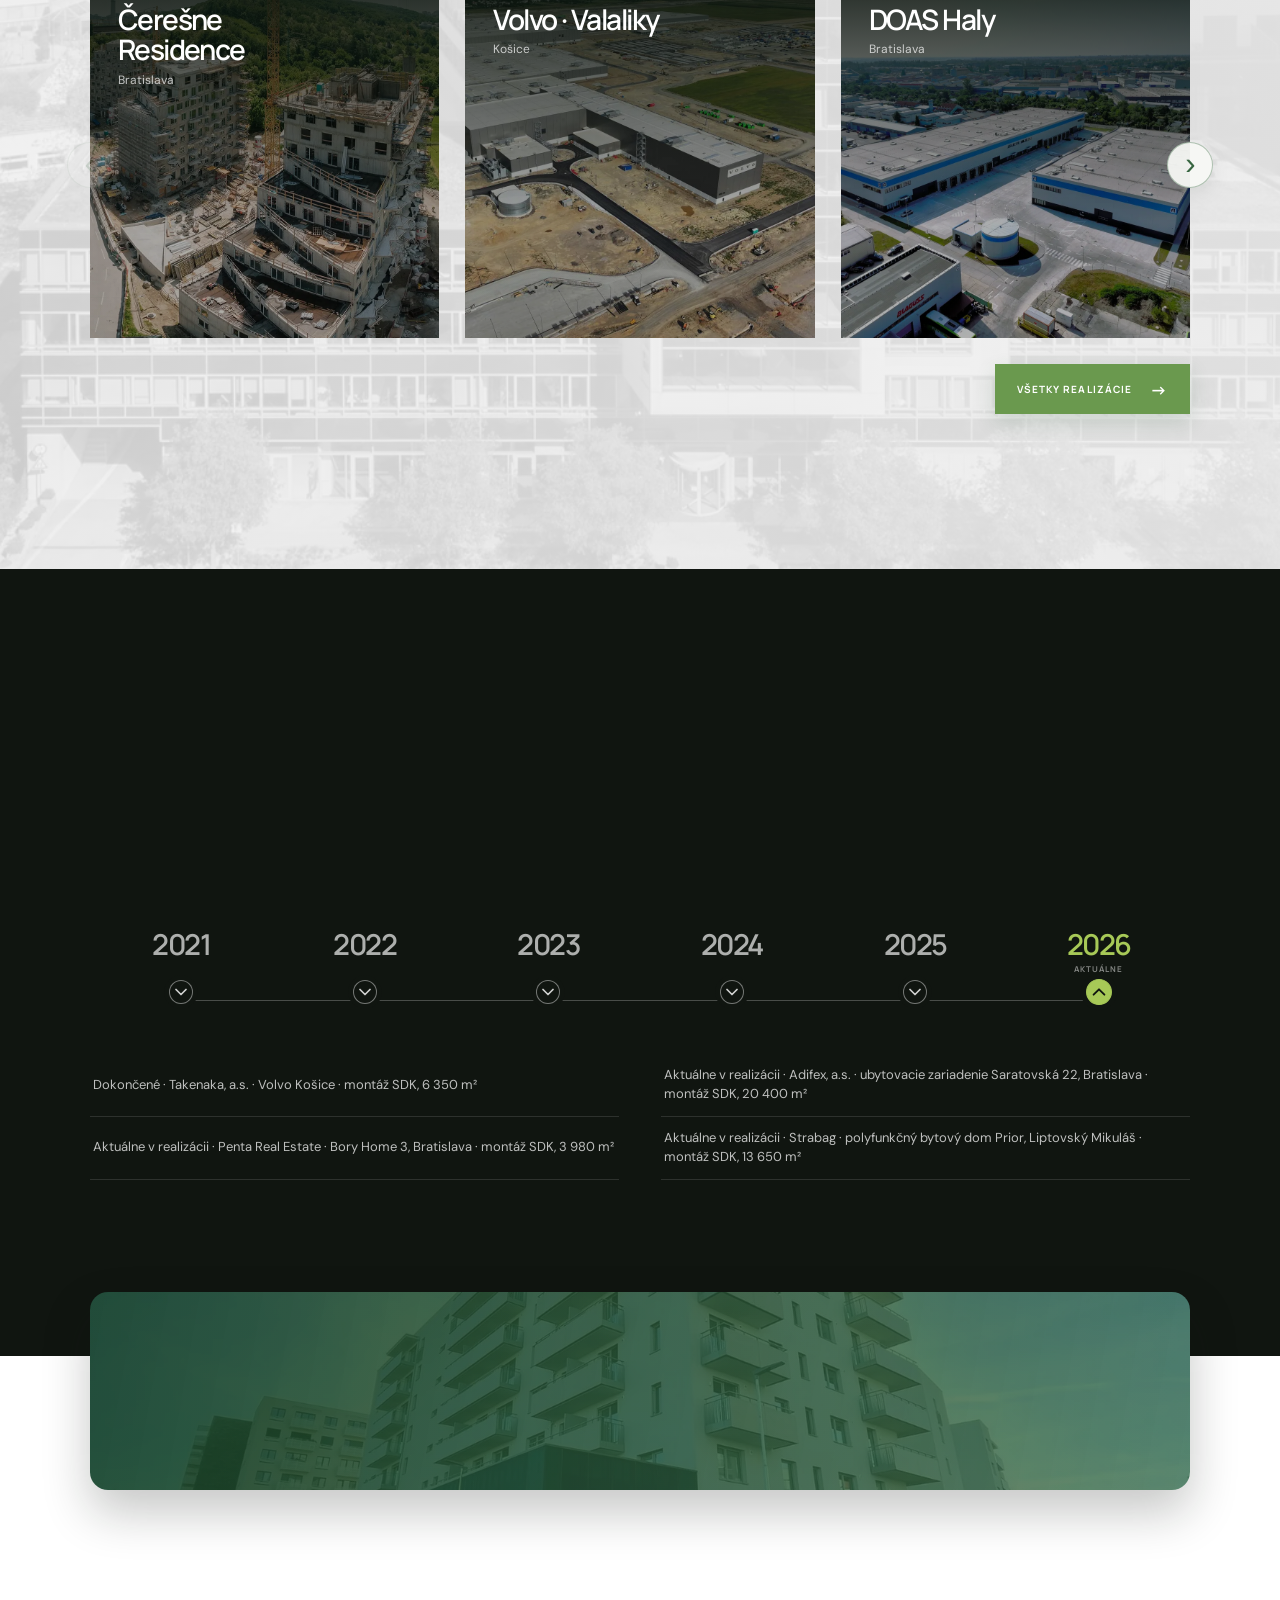
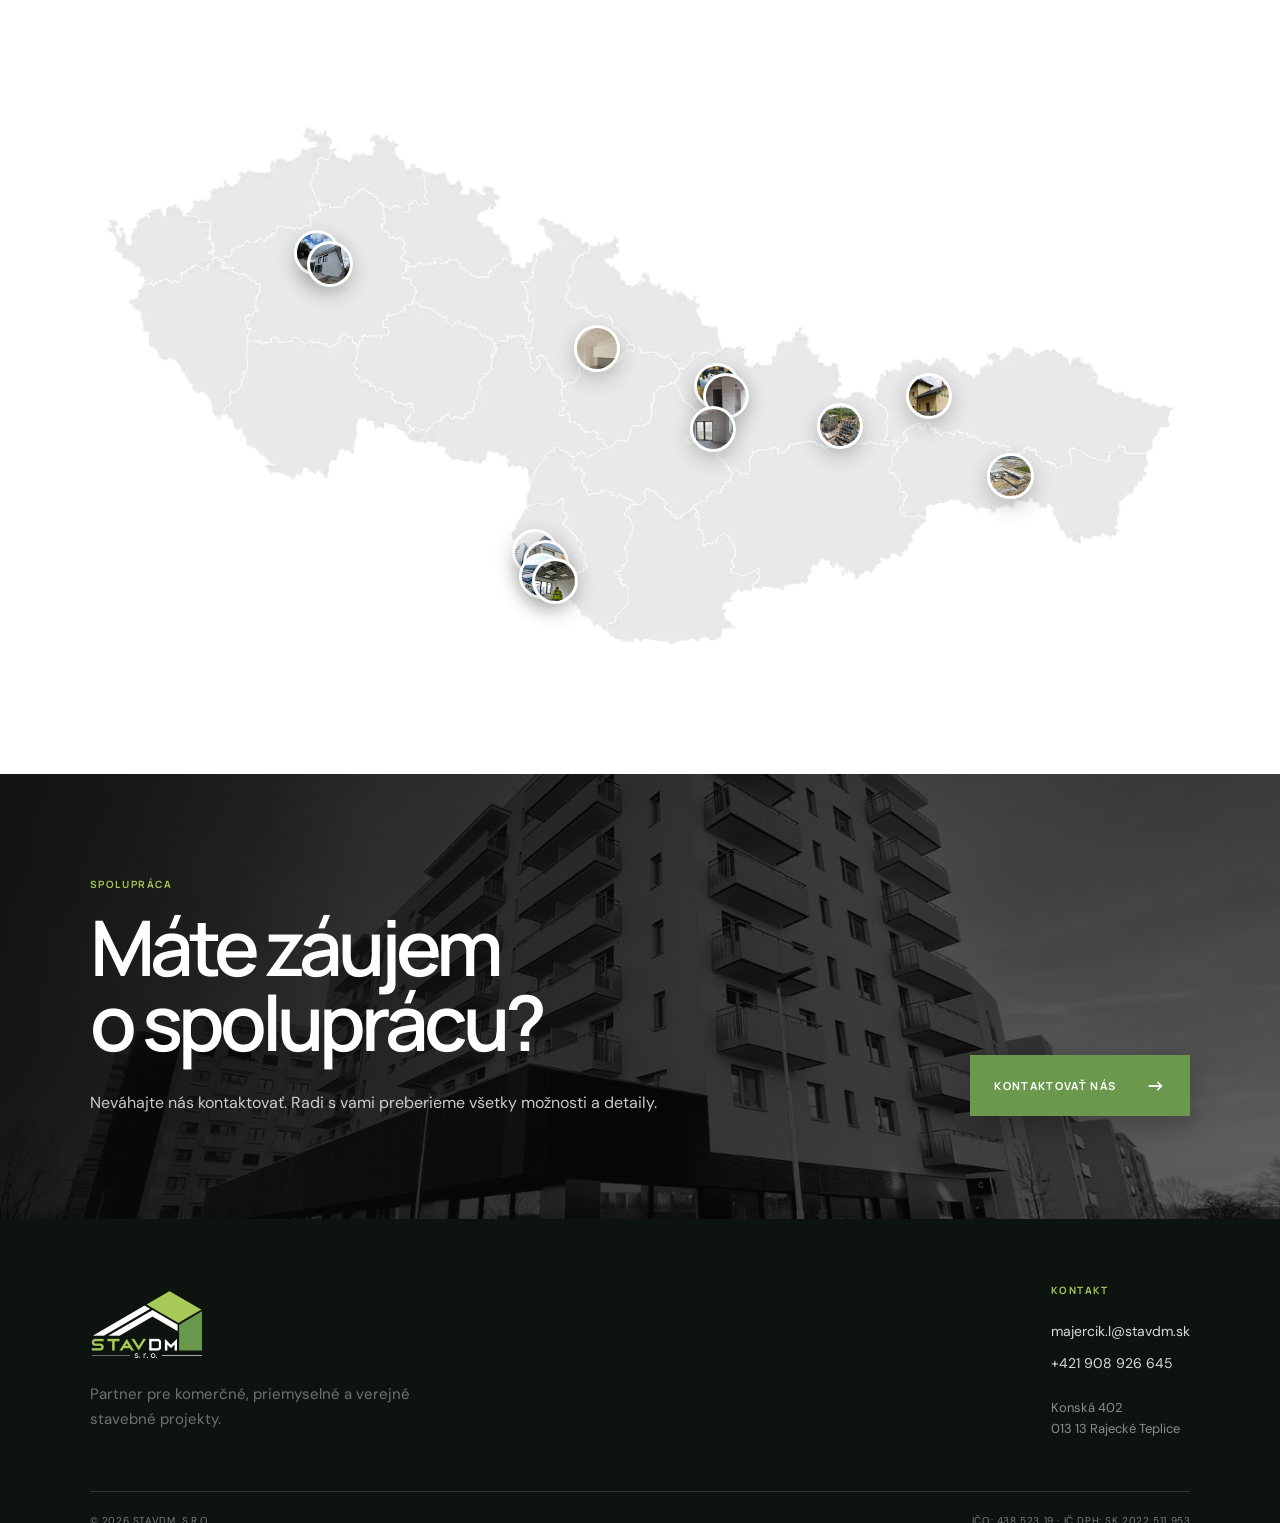
==== commit bc90153a: "Úprava šípok na mobile" ====
--- a/index.html
+++ b/index.html
@@ -28,7 +28,7 @@
       fetchpriority="high"
     />
     <link rel="stylesheet" href="css/style.css" />
-    <link rel="stylesheet" href="css/section-wave.css" />
+    <link rel="stylesheet" href="css/section-wave.css?v=20261020-1" />
     <link rel="icon" type="image/png" sizes="32x32" href="assets/icons/favicon-32.png" />
     <link rel="icon" type="image/png" sizes="192x192" href="assets/icons/favicon-192.png" />
     <link rel="apple-touch-icon" sizes="180x180" href="assets/icons/apple-touch-icon.png" />
--- a/css/section-wave.css
+++ b/css/section-wave.css
@@ -198,6 +198,14 @@
 }
 
 @media (max-width: 700px) {
+  .home-projects-panel .project-slider-prev {
+    left: -23px;
+  }
+
+  .home-projects-panel .project-slider-next {
+    right: -23px;
+  }
+
   .company-stats {
     width: calc(100% - 44px);
     min-height: 0;
